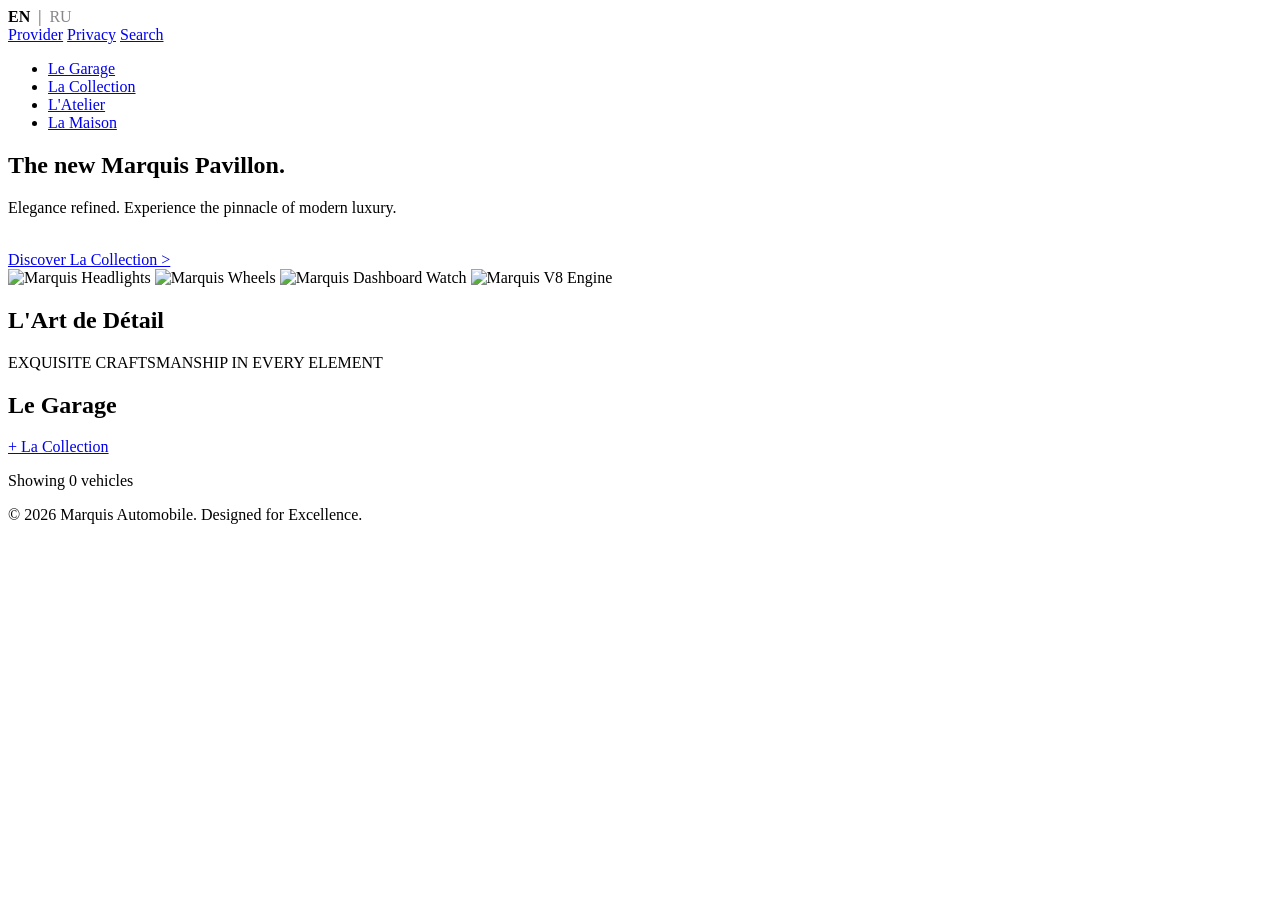
==== index.html @ 833f5ede "Add files via upload" ====
<!DOCTYPE html>
<html lang="en">
<head>
    <meta charset="UTF-8">
    <meta name="viewport" content="width=device-width, initial-scale=1.0">
    <title>Marquis | The Collection</title>
    <meta name="description" content="Manage your Marquis vehicle collection">
    <link rel="stylesheet" href="css/style.css">
</head>
<body>
    <!-- Верхняя мини-навигация -->
    <div class="top-nav">
        <div class="lang">
            <span onclick="setLanguage('en')" style="cursor: pointer; font-weight: bold; color: var(--color-white)">EN</span>
            <span style="margin: 0 4px; color: #555">|</span>
            <span onclick="setLanguage('ru')" style="cursor: pointer; color: #888">RU</span>
        </div>
        <div class="nav-links">
            <a href="#">Provider</a>
            <a href="#">Privacy</a>
            <a href="#">Search</a>
        </div>
    </div>

    <!-- Главная шапка -->
    <header class="main-header">
        <a href="index.html" class="logo">
            <div class="logo-icon"></div>
        </a>
        <nav class="main-nav">
            <ul>
                <li><a href="index.html" class="active" data-i18n="nav_garage">Le Garage</a></li>
                <li><a href="catalog.html" data-i18n="nav_collection">La Collection</a></li>
                <li><a href="details.html" data-i18n="nav_atelier">L'Atelier</a></li>
                <li><a href="maison.html" data-i18n="nav_maison">La Maison</a></li>
            </ul>
        </nav>
    </header>

    <!-- Секция Hero (главный баннер) -->
    <section class="hero">
        <!-- Фоновое изображение будет установлено через inline стиль или JS после генерации -->
        <div class="hero-bg" id="hero-bg" style="background-image: linear-gradient(rgba(0, 0, 0, 0.4), rgba(0, 0, 0, 0.4)), url('images/background%20photo%20marquis.png'); opacity: 1;"></div>
        <div class="hero-content">
            <h1 data-i18n="hero_title">The new Marquis Pavillon.</h1>
            <p data-i18n="hero_subtitle">Elegance refined. Experience the pinnacle of modern luxury.</p>
            <br>
            <a href="catalog.html" class="btn btn-primary" data-i18n="btn_discover_collection">Discover La Collection &gt;</a>
        </div>
    </section>

    <!-- L'Art de Détail Section -->
    <section class="art-detail">
        <div class="art-detail-content">
            <div class="art-detail-grid">
                <img src="images/headlights%20marquis%20pav.png" alt="Marquis Headlights" class="art-grid-img">
                <img src="images/wheels%20marquis%20pav.png" alt="Marquis Wheels" class="art-grid-img">
                <img src="images/marquis%20watch.png" alt="Marquis Dashboard Watch" class="art-grid-img">
                <img src="images/marquis%20engine.png" alt="Marquis V8 Engine" class="art-grid-img">
            </div>
            <h2 data-i18n="art_detail_title" class="art-detail-title">L'Art de Détail</h2>
            <p data-i18n="art_detail_subtitle" class="art-detail-subtitle">EXQUISITE CRAFTSMANSHIP IN EVERY ELEMENT</p>
        </div>
    </section>

    <!-- Главный контейнер контента -->
    <main class="container">
        <div class="section-header">
            <h2 data-i18n="garage_title">Le Garage</h2>
            <a href="catalog.html" class="btn btn-primary btn-black" data-i18n="btn_add_collection">+ La Collection</a>
        </div>

        <!-- Счетчик автомобилей в коллекции -->
        <p class="text-muted" style="margin-bottom: 1rem;"><span data-i18n="showing_vehicles">Showing</span> <span id="collection-count">0</span> <span data-i18n="vehicles_count">vehicles</span></p>

        <!-- Сетка для элементов -->
        <div class="collection-grid" id="collection-grid">
            <!-- Элементы внедряются через JS -->
        </div>
    </main>

    <!-- Подвал (Footer) -->
    <footer>
        <p>&copy; <span id="year"></span> <span data-i18n="footer_text">Marquis Automobile. Designed for Excellence.</span></p>
    </footer>

    <!-- Скрипты -->
    <script src="js/lang.js"></script>
    <script src="js/utils.js"></script>
    <script src="js/storage.js"></script>
    <script src="js/main.js"></script>
    <script>
        document.getElementById('year').textContent = new Date().getFullYear();
    </script>
</body>
</html>
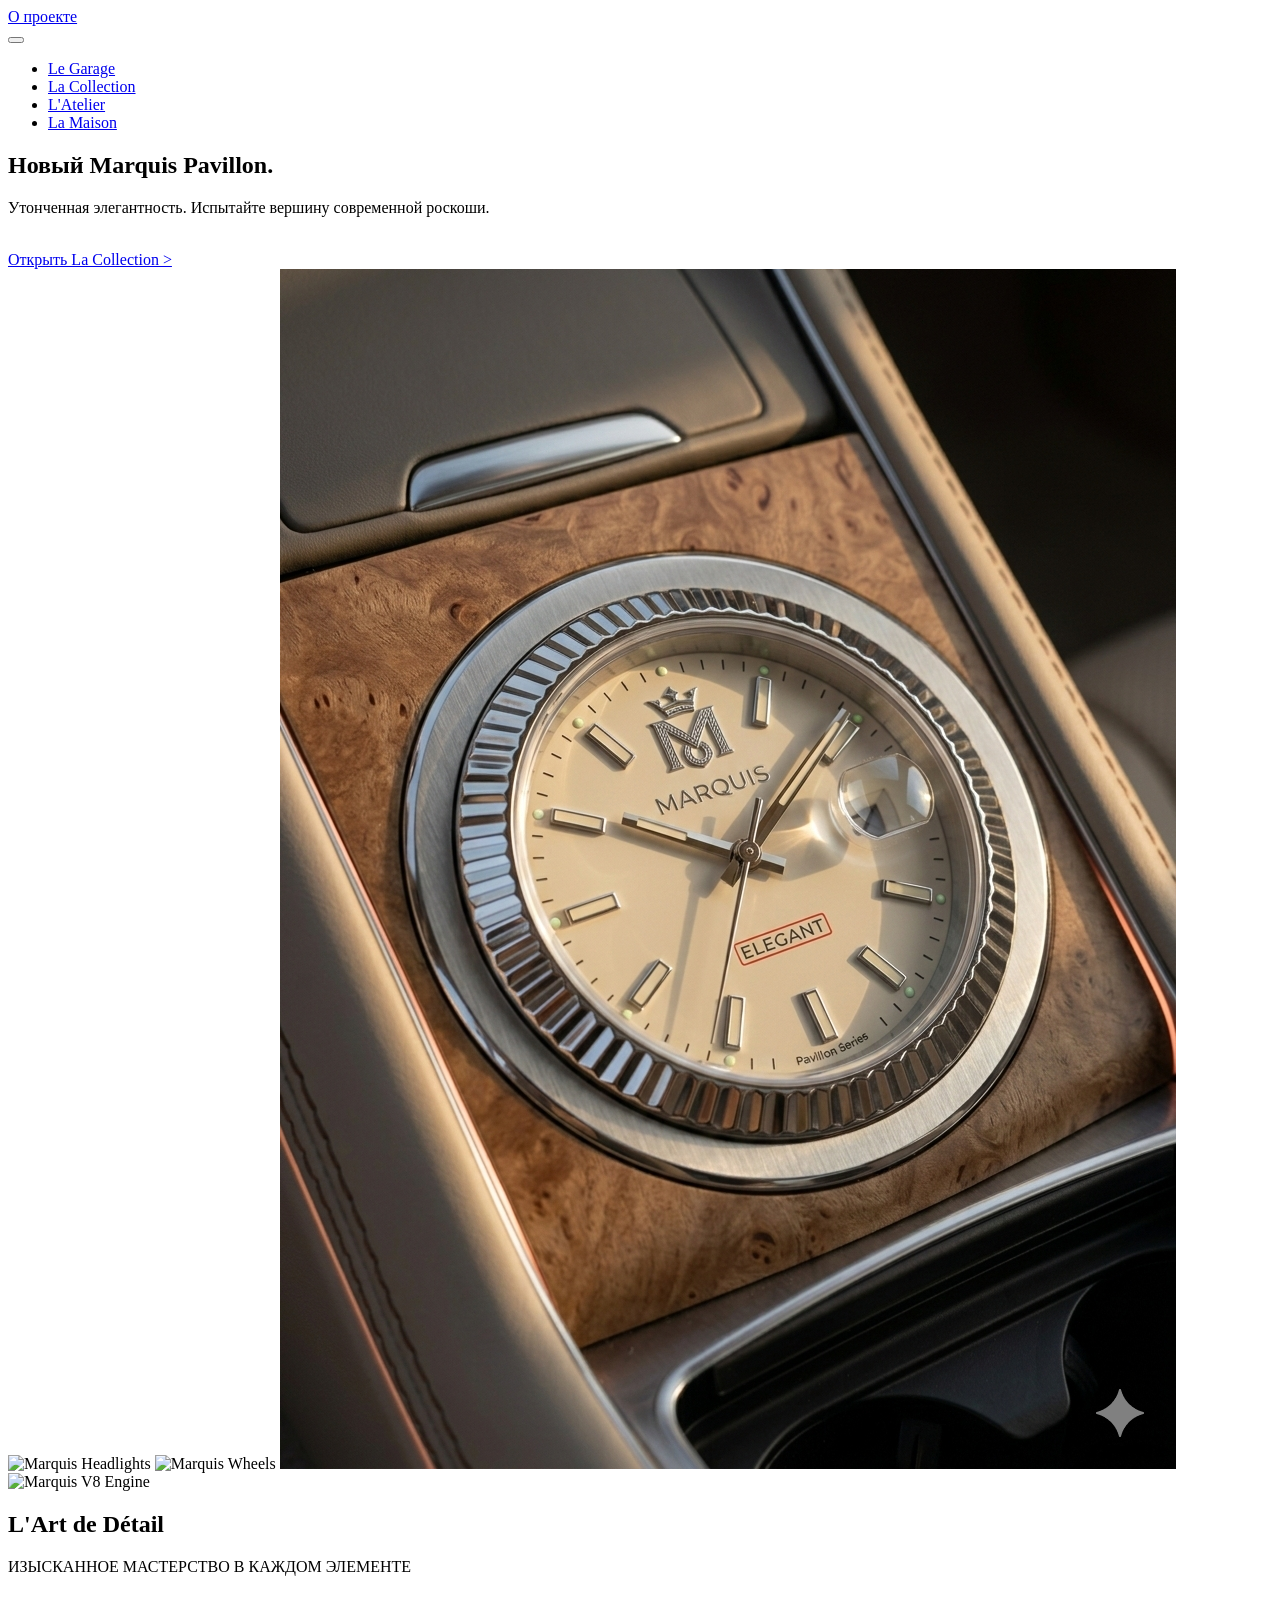
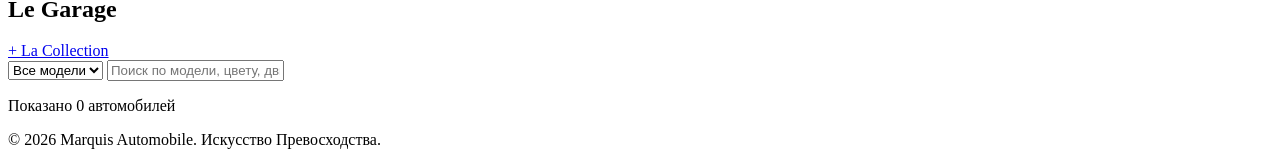
==== commit 582d6318: "Add files via upload" ====
--- a/index.html
+++ b/index.html
@@ -10,15 +10,9 @@
 <body>
     <!-- Верхняя мини-навигация -->
     <div class="top-nav">
-        <div class="lang">
-            <span onclick="setLanguage('en')" style="cursor: pointer; font-weight: bold; color: var(--color-white)">EN</span>
-            <span style="margin: 0 4px; color: #555">|</span>
-            <span onclick="setLanguage('ru')" style="cursor: pointer; color: #888">RU</span>
-        </div>
+
         <div class="nav-links">
-            <a href="#">Provider</a>
-            <a href="#">Privacy</a>
-            <a href="#">Search</a>
+            <a href="about.html">О проекте</a>
         </div>
     </div>
 
@@ -27,12 +21,18 @@
         <a href="index.html" class="logo">
             <div class="logo-icon"></div>
         </a>
-        <nav class="main-nav">
+        <!-- Гамбургер-кнопка для мобильных -->
+        <button class="hamburger-btn" id="hamburger-btn" aria-label="Toggle menu">
+            <span></span>
+            <span></span>
+            <span></span>
+        </button>
+        <nav class="main-nav" id="main-nav">
             <ul>
-                <li><a href="index.html" class="active" data-i18n="nav_garage">Le Garage</a></li>
-                <li><a href="catalog.html" data-i18n="nav_collection">La Collection</a></li>
-                <li><a href="details.html" data-i18n="nav_atelier">L'Atelier</a></li>
-                <li><a href="maison.html" data-i18n="nav_maison">La Maison</a></li>
+                <li><a href="index.html" class="active">Le Garage</a></li>
+                <li><a href="catalog.html">La Collection</a></li>
+                <li><a href="details.html">L'Atelier</a></li>
+                <li><a href="maison.html">La Maison</a></li>
             </ul>
         </nav>
     </header>
@@ -42,10 +42,10 @@
         <!-- Фоновое изображение будет установлено через inline стиль или JS после генерации -->
         <div class="hero-bg" id="hero-bg" style="background-image: linear-gradient(rgba(0, 0, 0, 0.4), rgba(0, 0, 0, 0.4)), url('images/background%20photo%20marquis.png'); opacity: 1;"></div>
         <div class="hero-content">
-            <h1 data-i18n="hero_title">The new Marquis Pavillon.</h1>
-            <p data-i18n="hero_subtitle">Elegance refined. Experience the pinnacle of modern luxury.</p>
+            <h1>Новый Marquis Pavillon.</h1>
+            <p>Утонченная элегантность. Испытайте вершину современной роскоши.</p>
             <br>
-            <a href="catalog.html" class="btn btn-primary" data-i18n="btn_discover_collection">Discover La Collection &gt;</a>
+            <a href="catalog.html" class="btn btn-primary">Открыть La Collection &gt;</a>
         </div>
     </section>
 
@@ -58,20 +58,32 @@
                 <img src="images/marquis%20watch.png" alt="Marquis Dashboard Watch" class="art-grid-img">
                 <img src="images/marquis%20engine.png" alt="Marquis V8 Engine" class="art-grid-img">
             </div>
-            <h2 data-i18n="art_detail_title" class="art-detail-title">L'Art de Détail</h2>
-            <p data-i18n="art_detail_subtitle" class="art-detail-subtitle">EXQUISITE CRAFTSMANSHIP IN EVERY ELEMENT</p>
+            <h2 class="art-detail-title">L'Art de Détail</h2>
+            <p class="art-detail-subtitle">ИЗЫСКАННОЕ МАСТЕРСТВО В КАЖДОМ ЭЛЕМЕНТЕ</p>
         </div>
     </section>
 
     <!-- Главный контейнер контента -->
     <main class="container">
         <div class="section-header">
-            <h2 data-i18n="garage_title">Le Garage</h2>
-            <a href="catalog.html" class="btn btn-primary btn-black" data-i18n="btn_add_collection">+ La Collection</a>
+            <h2>Le Garage</h2>
+            <a href="catalog.html" class="btn btn-primary btn-black">+ La Collection</a>
+        </div>
+
+        <!-- Панель фильтрации и поиска -->
+        <div class="filter-bar">
+            <select id="filter-model">
+                <option value="all">Все модели</option>
+                <option value="Pavillon">Pavillon</option>
+                <option value="Belvédère">Belvédère</option>
+                <option value="Mistral">Mistral</option>
+            </select>
+
+            <input type="text" id="search-input" placeholder="Поиск по модели, цвету, двигателю...">
         </div>
 
         <!-- Счетчик автомобилей в коллекции -->
-        <p class="text-muted" style="margin-bottom: 1rem;"><span data-i18n="showing_vehicles">Showing</span> <span id="collection-count">0</span> <span data-i18n="vehicles_count">vehicles</span></p>
+        <p class="text-muted" style="margin-bottom: 1rem;"><span>Показано</span> <span id="collection-count">0</span> <span>автомобилей</span></p>
 
         <!-- Сетка для элементов -->
         <div class="collection-grid" id="collection-grid">
@@ -81,16 +93,20 @@
 
     <!-- Подвал (Footer) -->
     <footer>
-        <p>&copy; <span id="year"></span> <span data-i18n="footer_text">Marquis Automobile. Designed for Excellence.</span></p>
+        <p>&copy; <span id="year"></span> <span>Marquis Automobile. Искусство Превосходства.</span></p>
     </footer>
 
     <!-- Скрипты -->
-    <script src="js/lang.js"></script>
     <script src="js/utils.js"></script>
     <script src="js/storage.js"></script>
     <script src="js/main.js"></script>
     <script>
         document.getElementById('year').textContent = new Date().getFullYear();
+        // Гамбургер-меню
+        document.getElementById('hamburger-btn').addEventListener('click', function() {
+            this.classList.toggle('active');
+            document.getElementById('main-nav').classList.toggle('open');
+        });
     </script>
 </body>
 </html>
